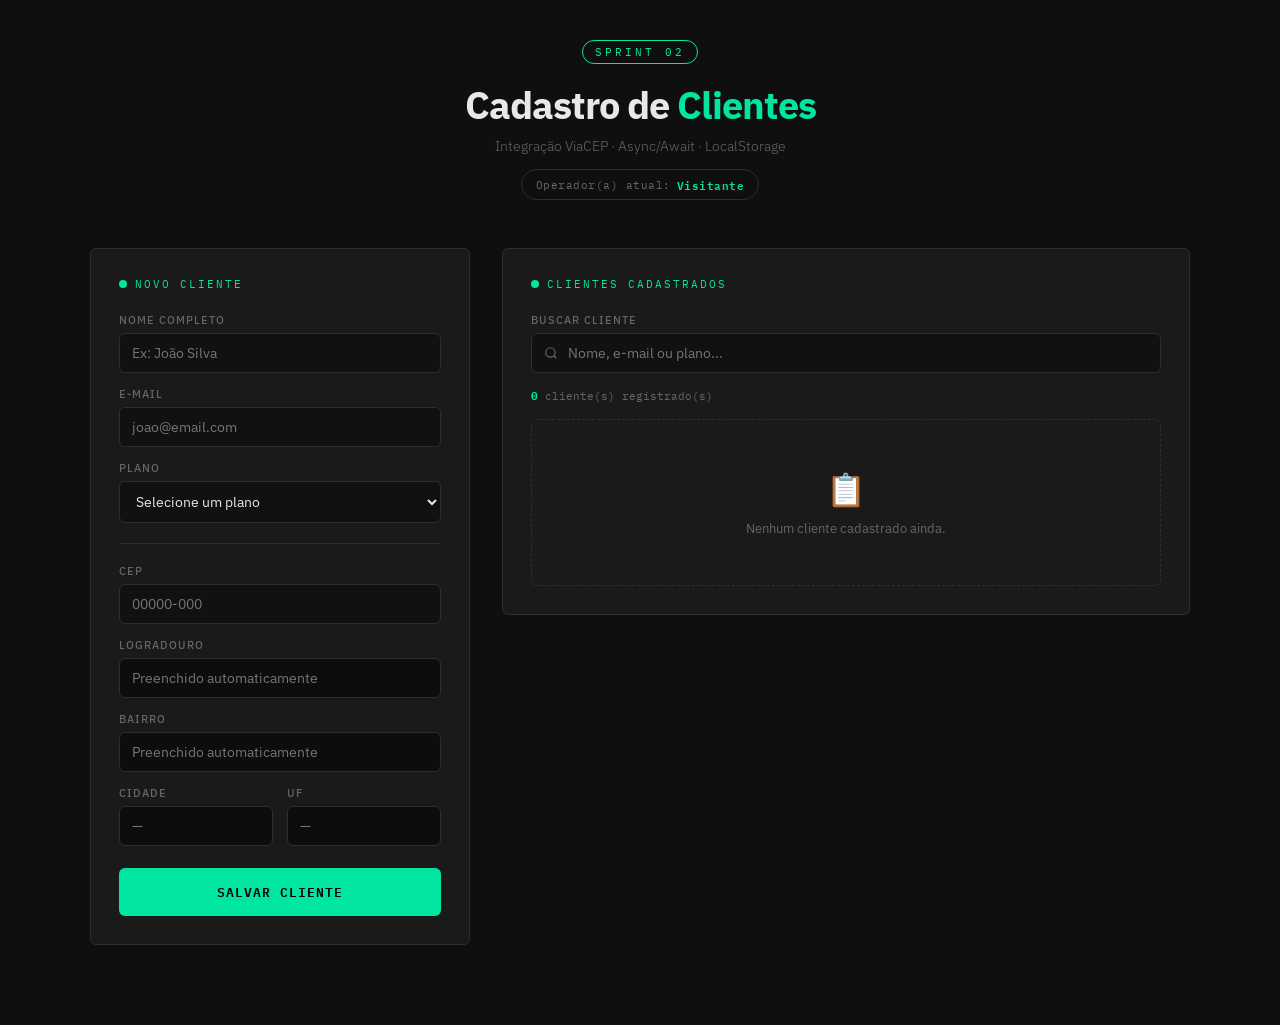
==== sprint_02/index.html @ f188148c "Incluindo operador e filtro de clientes" ====
<!DOCTYPE html>
<html lang="pt-BR">
<head>
  <meta charset="UTF-8" />
  <meta name="viewport" content="width=device-width, initial-scale=1.0"/>
  <title>Sprint 02 — Cadastro de Clientes</title>
  <link rel="stylesheet" href="style.css">
  <link href="https://fonts.googleapis.com/css2?family=IBM+Plex+Mono:wght@400;600&family=IBM+Plex+Sans:wght@300;400;500;700&display=swap" rel="stylesheet">
</head>
<body>

<header>
  <div class="badge">Sprint 02</div>
  <h1>Cadastro de <span>Clientes</span></h1>
  <p>Integração ViaCEP · Async/Await · LocalStorage</p>

  <!--
    BARRA DO OPERADOR — SessionStorage
    O span #operador-nome é preenchido pelo JS ao carregar a página.
    Se a aba for fechada, o sessionStorage é apagado automaticamente.
  -->
  <div class="operador-bar" id="operador-bar">
    Operador(a) atual: <strong id="operador-nome">—</strong>
  </div>
</header>

<div class="layout">

  <!-- ── FORMULÁRIO ─────────────────────────── -->
  <aside class="panel">
    <div class="panel-title">Novo Cliente</div>

    <div class="form-row">

      <div class="form-group">
        <label for="nome">Nome completo</label>
        <input type="text" id="nome" placeholder="Ex: João Silva" />
      </div>

      <div class="form-group">
        <label for="email">E-mail</label>
        <input type="email" id="email" placeholder="joao@email.com" />
      </div>

      <div class="form-group">
        <label for="plano">Plano</label>
        <select id="plano">
          <option value="">Selecione um plano</option>
          <option value="básico">Básico</option>
          <option value="profissional">Profissional</option>
          <option value="enterprise">Enterprise</option>
        </select>
      </div>

    </div>

    <div class="divider"></div>

    <div class="form-row">

      <div class="form-group">
        <label for="cep">CEP</label>
        <input type="text" id="cep" placeholder="00000-000" maxlength="9" />
        <div class="msg" id="msg-cep"></div>
      </div>

      <div class="form-group">
        <label for="logradouro">Logradouro</label>
        <input type="text" id="logradouro" readonly placeholder="Preenchido automaticamente" />
      </div>

      <div class="form-group">
        <label for="bairro">Bairro</label>
        <input type="text" id="bairro" readonly placeholder="Preenchido automaticamente" />
      </div>

      <div class="form-row cols-2">
        <div class="form-group">
          <label for="cidade">Cidade</label>
          <input type="text" id="cidade" readonly placeholder="—" />
        </div>
        <div class="form-group">
          <label for="uf">UF</label>
          <input type="text" id="uf" readonly placeholder="—" />
        </div>
      </div>

    </div>

    <div class="msg" id="msg-form"></div>
    <button id="btn-salvar">SALVAR CLIENTE</button>
  </aside>

  <!-- ── LISTA ──────────────────────────────── -->
  <section class="panel">
    <div class="panel-title">Clientes Cadastrados</div>

    <!--
      FILTRO DE BUSCA — oninput dispara filtrarClientes() no JS.
      Reage a cada tecla: sem necessidade de botão de pesquisa.
    -->
    <div class="form-group filtro-group">
      <label for="filtro-busca">Buscar cliente</label>
      <input
        type="text"
        id="filtro-busca"
        placeholder="Nome, e-mail ou plano..."
        oninput="filtrarClientes()"
      />
    </div>

    <div class="counter" id="counter">
      <strong>0</strong> cliente(s) registrado(s)
    </div>
    <div id="lista-clientes">
      <div class="empty-state">
        <div class="icon">📋</div>
        <p>Nenhum cliente cadastrado ainda.</p>
      </div>
    </div>
  </section>

</div>

<script src="script.js"></script>

</body>
</html>
---- sprint_02/style.css ----
/* ───────────────────────────────────────────────────────
   VARIÁVEIS GLOBAIS (tema dark)
─────────────────────────────────────────────────────── */
:root {
  --bg:      #0f0f0f;
  --surface: #1a1a1a;
  --border:  #2e2e2e;
  --accent:  #00e5a0;
  --danger:  #ff4d4d;
  --text:    #e8e8e8;
  --muted:   #666;
  --radius:  6px;
}

/* ───────────────────────────────────────────────────────
   RESET BÁSICO
─────────────────────────────────────────────────────── */
*, *::before, *::after {
  box-sizing: border-box;
  margin: 0;
  padding: 0;
}

/* ───────────────────────────────────────────────────────
   BODY
─────────────────────────────────────────────────────── */
body {
  background: var(--bg);
  color: var(--text);
  font-family: 'IBM Plex Sans', sans-serif;
  min-height: 100vh;
  padding: 40px 20px 80px;
}

/* ───────────────────────────────────────────────────────
   HEADER
─────────────────────────────────────────────────────── */
header {
  text-align: center;
  margin-bottom: 48px;
}

header .badge {
  display: inline-block;
  font-family: 'IBM Plex Mono', monospace;
  font-size: 11px;
  letter-spacing: 3px;
  text-transform: uppercase;
  color: var(--accent);
  border: 1px solid var(--accent);
  padding: 4px 12px;
  border-radius: 20px;
  margin-bottom: 16px;
}

header h1 {
  font-size: clamp(24px, 4vw, 38px);
  font-weight: 700;
  letter-spacing: -1px;
}

header h1 span { color: var(--accent); }

header p {
  margin-top: 8px;
  color: var(--muted);
  font-size: 14px;
  font-weight: 300;
}

/* ───────────────────────────────────────────────────────
   LAYOUT PRINCIPAL (grid de 2 colunas)
─────────────────────────────────────────────────────── */
.layout {
  display: grid;
  grid-template-columns: 380px 1fr;
  gap: 32px;
  max-width: 1100px;
  margin: 0 auto;
  align-items: start;
}

@media (max-width: 780px) {
  .layout { grid-template-columns: 1fr; }
}

/* ───────────────────────────────────────────────────────
   PAINEL (card de fundo)
─────────────────────────────────────────────────────── */
.panel {
  background: var(--surface);
  border: 1px solid var(--border);
  border-radius: var(--radius);
  padding: 28px;
}

.panel-title {
  font-family: 'IBM Plex Mono', monospace;
  font-size: 11px;
  letter-spacing: 2px;
  text-transform: uppercase;
  color: var(--accent);
  margin-bottom: 22px;
  display: flex;
  align-items: center;
  gap: 8px;
}

/* Bolinha decorativa antes do título */
.panel-title::before {
  content: '';
  display: inline-block;
  width: 8px;
  height: 8px;
  background: var(--accent);
  border-radius: 50%;
}

/* ───────────────────────────────────────────────────────
   FORMULÁRIO
─────────────────────────────────────────────────────── */
.form-row          { display: grid; gap: 14px; }
.form-group        { display: flex; flex-direction: column; gap: 6px; }
.form-row.cols-2   { grid-template-columns: 1fr 1fr; }

label {
  font-size: 11px;
  font-weight: 500;
  letter-spacing: 1px;
  text-transform: uppercase;
  color: var(--muted);
}

input, select {
  background: #111;
  border: 1px solid var(--border);
  color: var(--text);
  border-radius: var(--radius);
  padding: 10px 12px;
  font-size: 14px;
  font-family: 'IBM Plex Sans', sans-serif;
  transition: border-color .2s, box-shadow .2s;
  width: 100%;
}

input:focus, select:focus {
  outline: none;
  border-color: var(--accent);
  box-shadow: 0 0 0 3px rgba(0, 229, 160, .08);
}

/* Campos preenchidos automaticamente (readonly) */
input:read-only {
  color: var(--muted);
  cursor: not-allowed;
  background: #0d0d0d;
}

/* Linha divisória entre seções do formulário */
.divider {
  height: 1px;
  background: var(--border);
  margin: 20px 0;
}

/* ───────────────────────────────────────────────────────
   MENSAGENS DE FEEDBACK
─────────────────────────────────────────────────────── */
.msg {
  font-size: 12px;
  padding: 9px 12px;
  border-radius: var(--radius);
  margin-top: 4px;
  display: none; /* oculta por padrão */
}

.msg.show  { display: block; }
.msg.erro  { background: rgba(255, 77, 77, .12);  color: var(--danger); border: 1px solid rgba(255, 77, 77, .3); }
.msg.info  { background: rgba(0, 229, 160, .08);  color: var(--accent); border: 1px solid rgba(0, 229, 160, .2); }

/* ───────────────────────────────────────────────────────
   BOTÃO SALVAR
─────────────────────────────────────────────────────── */
#btn-salvar {
  margin-top: 22px;
  width: 100%;
  padding: 13px;
  background: var(--accent);
  color: #000;
  border: none;
  border-radius: var(--radius);
  font-family: 'IBM Plex Mono', monospace;
  font-size: 13px;
  font-weight: 600;
  letter-spacing: 1px;
  cursor: pointer;
  transition: opacity .2s, transform .1s;
}

#btn-salvar:hover:not(:disabled) {
  opacity: .88;
  transform: translateY(-1px);
}

/* Estado desabilitado durante o salvamento */
#btn-salvar:disabled {
  opacity: .4;
  cursor: not-allowed;
  transform: none;
}

/* ───────────────────────────────────────────────────────
   LISTA DE CLIENTES
─────────────────────────────────────────────────────── */
#lista-clientes {
  display: grid;
  gap: 14px;
}

/* Estado vazio (nenhum cliente cadastrado) */
.empty-state {
  text-align: center;
  padding: 48px 20px;
  color: var(--muted);
  border: 1px dashed var(--border);
  border-radius: var(--radius);
}

.empty-state .icon { font-size: 32px; margin-bottom: 10px; }
.empty-state p     { font-size: 13px; }

/* ───────────────────────────────────────────────────────
   CARD DO CLIENTE
─────────────────────────────────────────────────────── */
.card-cliente {
  background: var(--surface);
  border: 1px solid var(--border);
  border-radius: var(--radius);
  padding: 18px 20px;
  display: flex;
  justify-content: space-between;
  align-items: flex-start;
  gap: 16px;
  animation: fadeIn .35s ease;
}

@keyframes fadeIn {
  from { opacity: 0; transform: translateY(10px); }
  to   { opacity: 1; transform: translateY(0); }
}

.card-info       { flex: 1; min-width: 0; }

.card-nome {
  font-size: 15px;
  font-weight: 600;
  margin-bottom: 4px;
  white-space: nowrap;
  overflow: hidden;
  text-overflow: ellipsis;
}

.card-email {
  font-size: 12px;
  color: var(--muted);
  margin-bottom: 8px;
  white-space: nowrap;
  overflow: hidden;
  text-overflow: ellipsis;
}

.card-plano {
  display: inline-block;
  font-family: 'IBM Plex Mono', monospace;
  font-size: 10px;
  letter-spacing: 1px;
  text-transform: uppercase;
  padding: 3px 8px;
  border-radius: 20px;
  background: rgba(0, 229, 160, .12);
  color: var(--accent);
  border: 1px solid rgba(0, 229, 160, .25);
  margin-bottom: 10px;
}

.card-endereco {
  font-size: 12px;
  color: var(--muted);
  line-height: 1.7;
}

.card-endereco span { color: var(--text); }

/* Botão de remover dentro do card */
.btn-remover {
  flex-shrink: 0;
  padding: 7px 14px;
  background: transparent;
  border: 1px solid rgba(255, 77, 77, .35);
  color: var(--danger);
  border-radius: var(--radius);
  font-size: 12px;
  font-family: 'IBM Plex Mono', monospace;
  cursor: pointer;
  transition: background .2s, border-color .2s;
}

.btn-remover:hover {
  background: rgba(255, 77, 77, .1);
  border-color: var(--danger);
}

/* ───────────────────────────────────────────────────────
   CONTADOR DE CLIENTES
─────────────────────────────────────────────────────── */
.counter {
  font-family: 'IBM Plex Mono', monospace;
  font-size: 11px;
  color: var(--muted);
  margin-bottom: 16px;
}

.counter strong { color: var(--accent); }

/* ───────────────────────────────────────────────────────
   BARRA DO OPERADOR (SessionStorage)

   Exibida no header logo abaixo do subtítulo.
   Usa display inline-flex para centralizar o conteúdo
   e uma borda sutil para se destacar sem poluir.
─────────────────────────────────────────────────────── */
.operador-bar {
  display: inline-flex;
  align-items: center;
  gap: 6px;
  margin-top: 14px;
  padding: 5px 14px;
  border: 1px solid var(--border);
  border-radius: 20px;
  font-family: 'IBM Plex Mono', monospace;
  font-size: 11px;
  color: var(--muted);
  letter-spacing: 0.5px;
}

/* O nome do operador em destaque com a cor de acento */
.operador-bar strong {
  color: var(--accent);
  font-weight: 600;
}

/* ───────────────────────────────────────────────────────
   CAMPO DE FILTRO DE BUSCA

   Posicionado acima da lista de clientes.
   Margem inferior separa do contador.
─────────────────────────────────────────────────────── */
.filtro-group {
  margin-bottom: 16px;
}

/* O input do filtro herda os estilos gerais de input,
   mas ganha um ícone de lupa via padding-left extra */
#filtro-busca {
  padding-left: 36px;
  background-image: url("data:image/svg+xml,%3Csvg xmlns='http://www.w3.org/2000/svg' width='14' height='14' viewBox='0 0 24 24' fill='none' stroke='%23666' stroke-width='2'%3E%3Ccircle cx='11' cy='11' r='8'/%3E%3Cline x1='21' y1='21' x2='16.65' y2='16.65'/%3E%3C/svg%3E");
  background-repeat: no-repeat;
  background-position: 12px center;
}
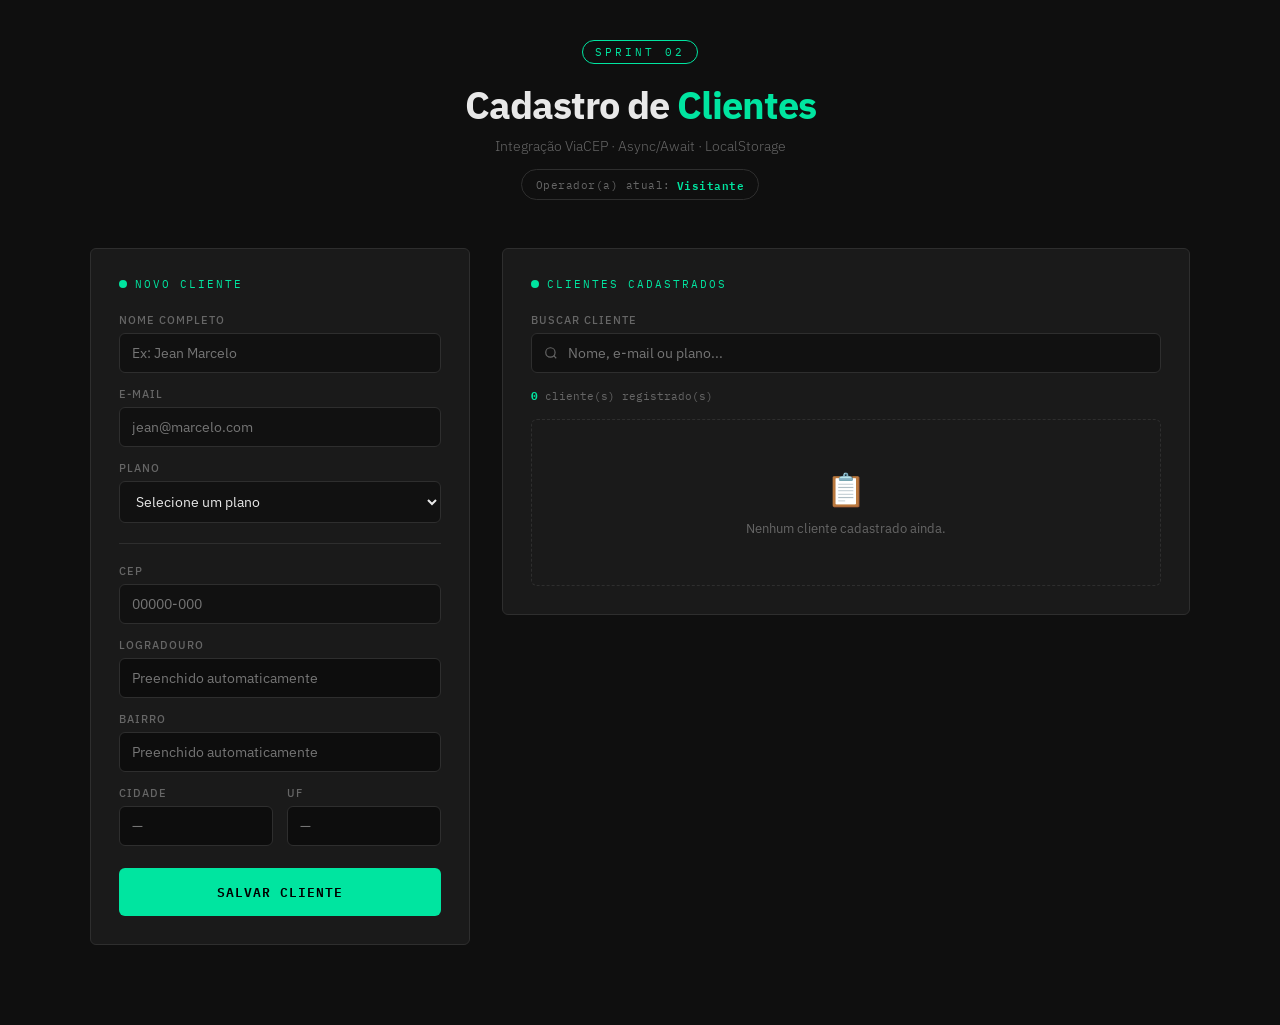
==== commit 2cce8d58: "Ajustes na index" ====
--- a/sprint_02/index.html
+++ b/sprint_02/index.html
@@ -34,12 +34,12 @@
 
       <div class="form-group">
         <label for="nome">Nome completo</label>
-        <input type="text" id="nome" placeholder="Ex: João Silva" />
+        <input type="text" id="nome" placeholder="Ex: Jean Marcelo" />
       </div>
 
       <div class="form-group">
         <label for="email">E-mail</label>
-        <input type="email" id="email" placeholder="joao@email.com" />
+        <input type="email" id="email" placeholder="jean@marcelo.com" />
       </div>
 
       <div class="form-group">
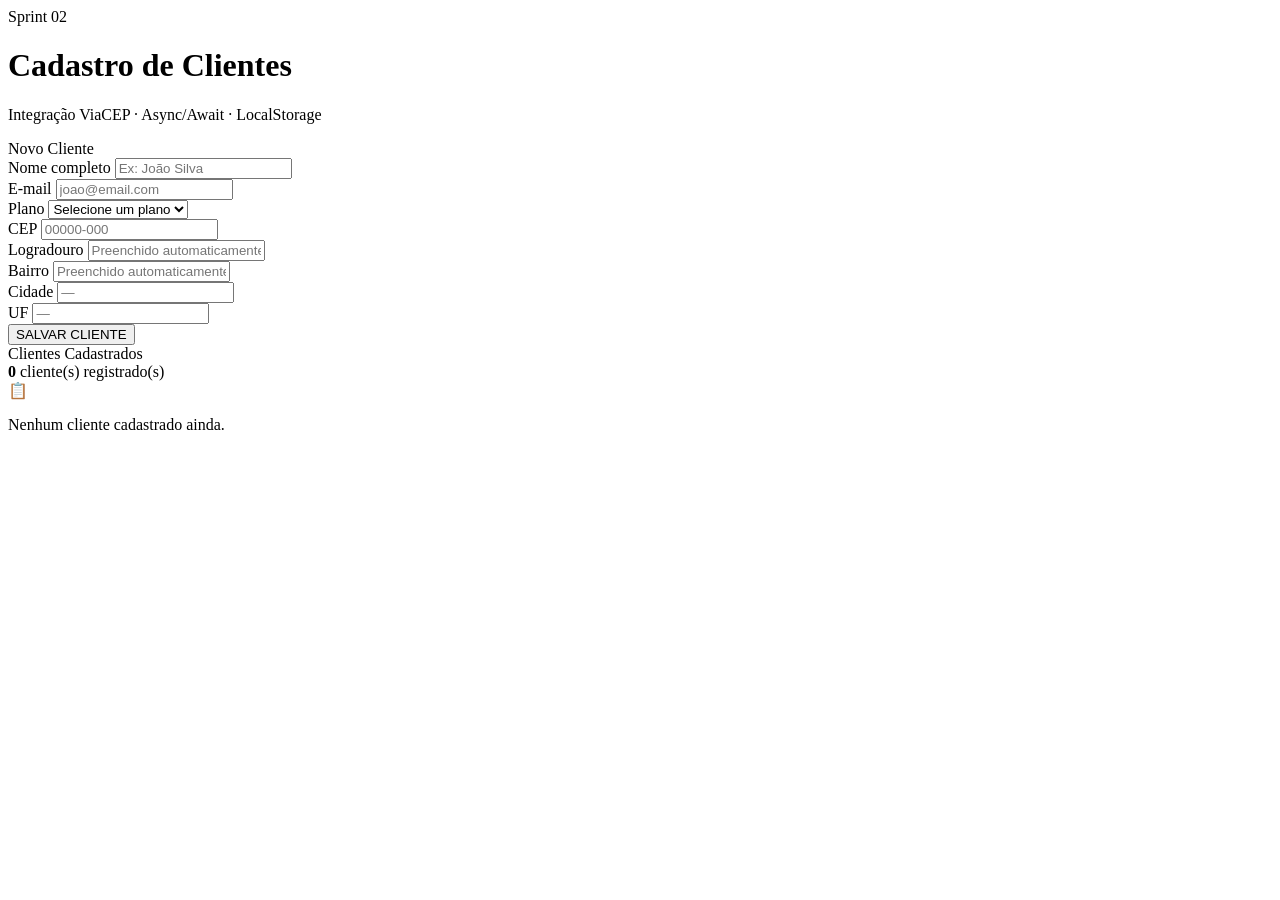
==== commit df99611b: "ok" ====
--- a/sprint_02/index.html
+++ b/sprint_02/index.html
@@ -4,7 +4,7 @@
   <meta charset="UTF-8" />
   <meta name="viewport" content="width=device-width, initial-scale=1.0"/>
   <title>Sprint 02 — Cadastro de Clientes</title>
-  <link rel="stylesheet" href="style.css">
+  <link rel="stylesheet" href="/dev/style.css">
   <link href="https://fonts.googleapis.com/css2?family=IBM+Plex+Mono:wght@400;600&family=IBM+Plex+Sans:wght@300;400;500;700&display=swap" rel="stylesheet">
 </head>
 <body>
@@ -13,15 +13,6 @@
   <div class="badge">Sprint 02</div>
   <h1>Cadastro de <span>Clientes</span></h1>
   <p>Integração ViaCEP · Async/Await · LocalStorage</p>
-
-  <!--
-    BARRA DO OPERADOR — SessionStorage
-    O span #operador-nome é preenchido pelo JS ao carregar a página.
-    Se a aba for fechada, o sessionStorage é apagado automaticamente.
-  -->
-  <div class="operador-bar" id="operador-bar">
-    Operador(a) atual: <strong id="operador-nome">—</strong>
-  </div>
 </header>
 
 <div class="layout">
@@ -34,12 +25,12 @@
 
       <div class="form-group">
         <label for="nome">Nome completo</label>
-        <input type="text" id="nome" placeholder="Ex: Jean Marcelo" />
+        <input type="text" id="nome" placeholder="Ex: João Silva" />
       </div>
 
       <div class="form-group">
         <label for="email">E-mail</label>
-        <input type="email" id="email" placeholder="jean@marcelo.com" />
+        <input type="email" id="email" placeholder="joao@email.com" />
       </div>
 
       <div class="form-group">
@@ -94,21 +85,6 @@
   <!-- ── LISTA ──────────────────────────────── -->
   <section class="panel">
     <div class="panel-title">Clientes Cadastrados</div>
-
-    <!--
-      FILTRO DE BUSCA — oninput dispara filtrarClientes() no JS.
-      Reage a cada tecla: sem necessidade de botão de pesquisa.
-    -->
-    <div class="form-group filtro-group">
-      <label for="filtro-busca">Buscar cliente</label>
-      <input
-        type="text"
-        id="filtro-busca"
-        placeholder="Nome, e-mail ou plano..."
-        oninput="filtrarClientes()"
-      />
-    </div>
-
     <div class="counter" id="counter">
       <strong>0</strong> cliente(s) registrado(s)
     </div>
@@ -122,7 +98,7 @@
 
 </div>
 
-<script src="script.js"></script>
+<script src="/dev/script.js"></script>
 
 </body>
 </html>
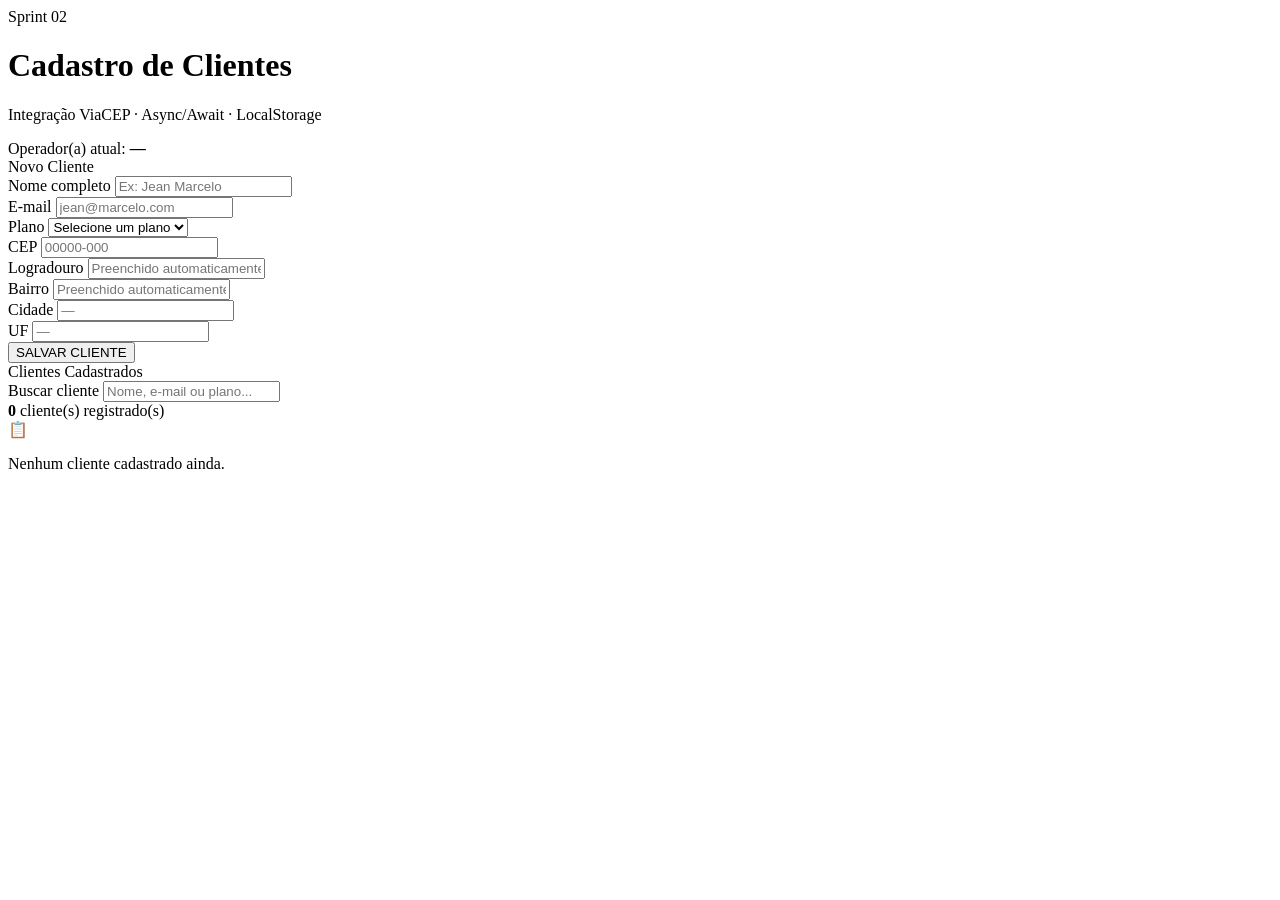
==== commit daae14df: "Merge pull request #2 from fespeed/main Inclui ajustes fespeed" ====
--- a/sprint_02/index.html
+++ b/sprint_02/index.html
@@ -13,6 +13,15 @@
   <div class="badge">Sprint 02</div>
   <h1>Cadastro de <span>Clientes</span></h1>
   <p>Integração ViaCEP · Async/Await · LocalStorage</p>
+
+  <!--
+    BARRA DO OPERADOR — SessionStorage
+    O span #operador-nome é preenchido pelo JS ao carregar a página.
+    Se a aba for fechada, o sessionStorage é apagado automaticamente.
+  -->
+  <div class="operador-bar" id="operador-bar">
+    Operador(a) atual: <strong id="operador-nome">—</strong>
+  </div>
 </header>
 
 <div class="layout">
@@ -25,12 +34,12 @@
 
       <div class="form-group">
         <label for="nome">Nome completo</label>
-        <input type="text" id="nome" placeholder="Ex: João Silva" />
+        <input type="text" id="nome" placeholder="Ex: Jean Marcelo" />
       </div>
 
       <div class="form-group">
         <label for="email">E-mail</label>
-        <input type="email" id="email" placeholder="joao@email.com" />
+        <input type="email" id="email" placeholder="jean@marcelo.com" />
       </div>
 
       <div class="form-group">
@@ -85,6 +94,21 @@
   <!-- ── LISTA ──────────────────────────────── -->
   <section class="panel">
     <div class="panel-title">Clientes Cadastrados</div>
+
+    <!--
+      FILTRO DE BUSCA — oninput dispara filtrarClientes() no JS.
+      Reage a cada tecla: sem necessidade de botão de pesquisa.
+    -->
+    <div class="form-group filtro-group">
+      <label for="filtro-busca">Buscar cliente</label>
+      <input
+        type="text"
+        id="filtro-busca"
+        placeholder="Nome, e-mail ou plano..."
+        oninput="filtrarClientes()"
+      />
+    </div>
+
     <div class="counter" id="counter">
       <strong>0</strong> cliente(s) registrado(s)
     </div>
